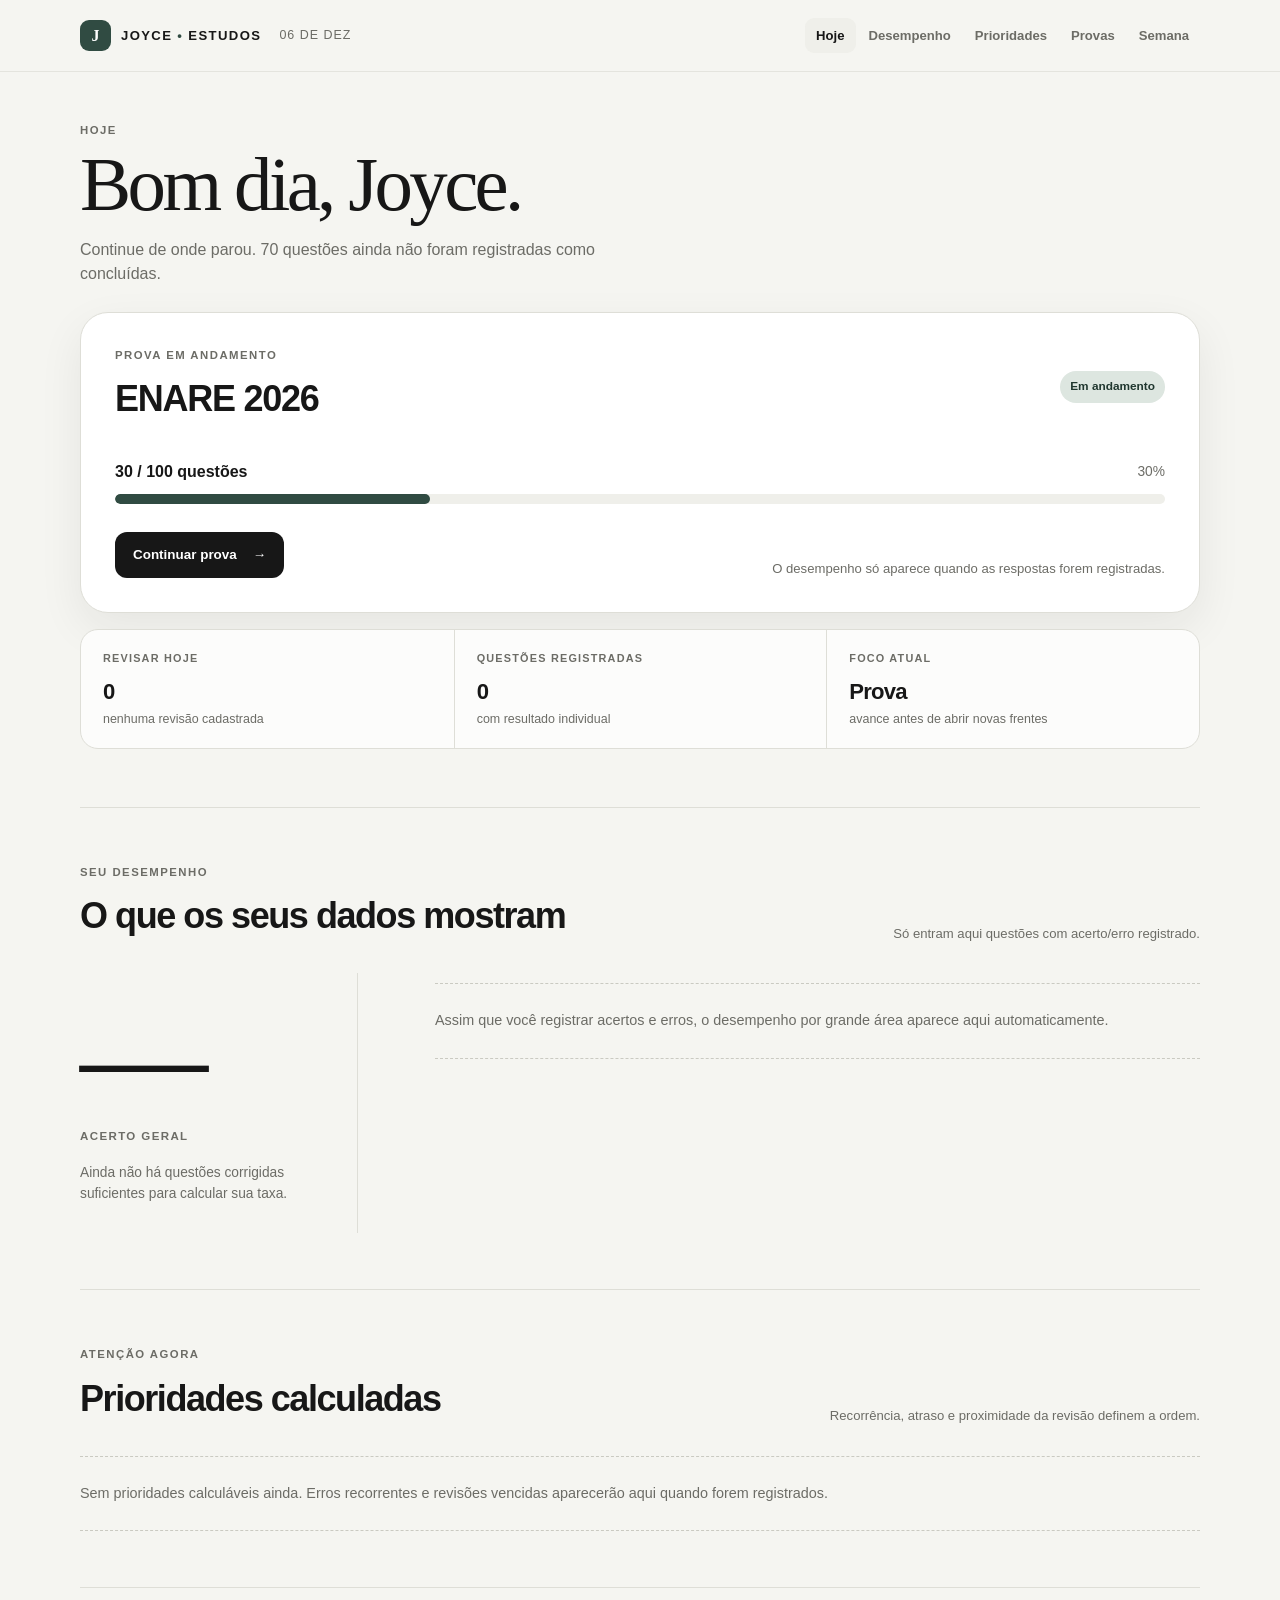
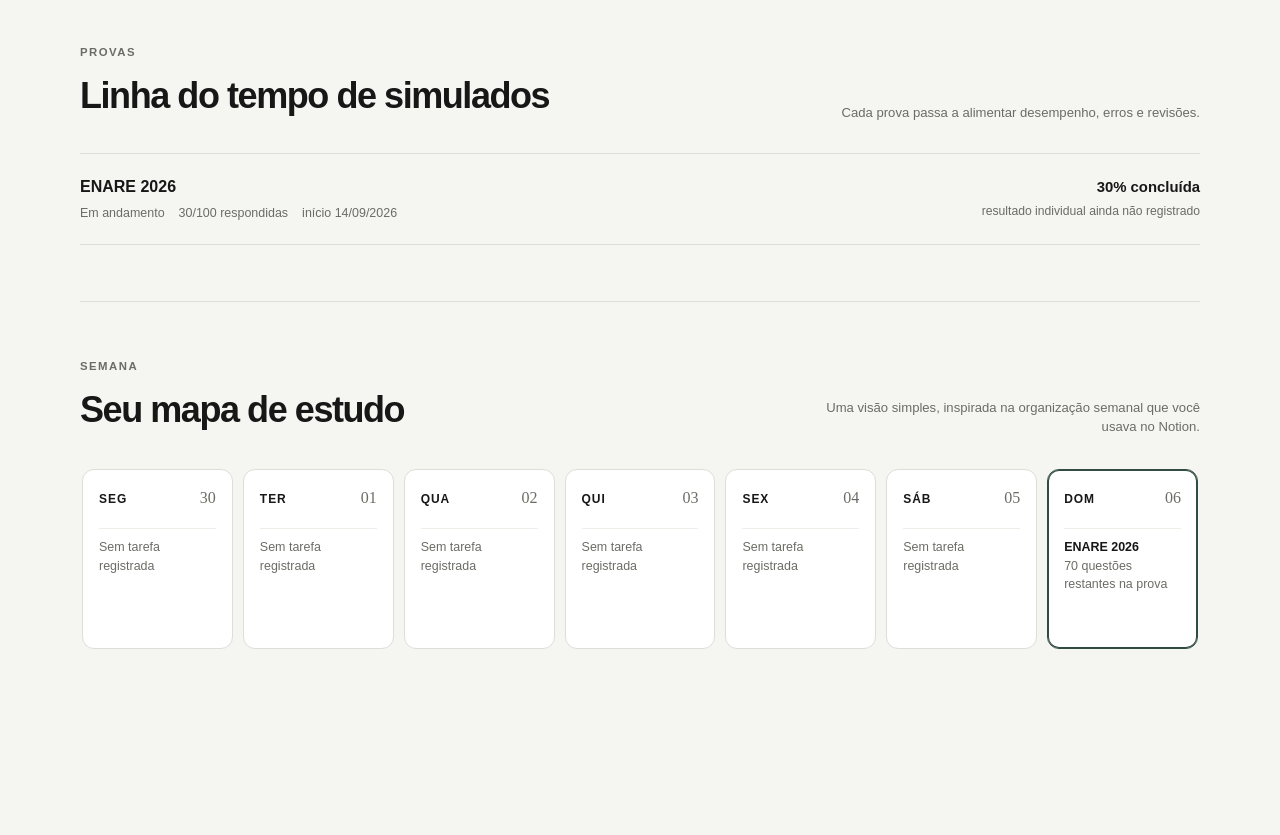
==== index.html @ 577f8b7b "feat: build Joyce Estudos dashboard" ====
<!doctype html>
<html lang="pt-BR">
<head>
  <meta charset="utf-8">
  <meta name="viewport" content="width=device-width, initial-scale=1, viewport-fit=cover">
  <meta name="theme-color" content="#f6f6f2">
  <meta name="description" content="Joyce • Estudos — painel pessoal de preparação para residência médica.">
  <title>Joyce • Estudos</title>
  <link rel="stylesheet" href="./css/styles.css">
  <script type="module" src="./js/app.js"></script>
</head>
<body>
  <a class="skip-link" href="#conteudo">Ir para o conteúdo</a>

  <header class="topbar">
    <div class="brand-wrap">
      <a class="brand" href="#hoje" aria-label="Joyce Estudos — início">
        <span class="brand-mark" aria-hidden="true">J</span>
        <span>JOYCE <span class="brand-dot">•</span> ESTUDOS</span>
      </a>
      <span class="today-date" id="today-date" aria-label="Data de hoje"></span>
    </div>
    <nav class="desktop-nav" aria-label="Navegação principal">
      <a class="nav-link is-active" href="#hoje">Hoje</a>
      <a class="nav-link" href="#desempenho">Desempenho</a>
      <a class="nav-link" href="#atencao">Prioridades</a>
      <a class="nav-link" href="#provas">Provas</a>
      <a class="nav-link" href="#semana">Semana</a>
    </nav>
  </header>

  <main id="conteudo" class="app-shell">
    <section id="hoje" class="hero section-anchor" aria-labelledby="greeting">
      <div class="hero-copy">
        <p class="eyebrow">HOJE</p>
        <h1 id="greeting">Boa noite, Joyce.</h1>
        <p class="hero-subtitle" id="hero-subtitle">Seu próximo passo de estudo aparece aqui.</p>
      </div>

      <article class="focus-panel" aria-labelledby="focus-title">
        <div class="focus-heading">
          <div>
            <p class="section-kicker">PROVA EM ANDAMENTO</p>
            <h2 id="focus-title">Carregando prova…</h2>
          </div>
          <span class="status-pill" id="focus-status">Em andamento</span>
        </div>

        <div class="focus-progress-copy">
          <strong id="focus-progress-count">— / — questões</strong>
          <span id="focus-progress-percent">—%</span>
        </div>
        <div class="progress-track" role="progressbar" aria-label="Progresso da prova" aria-valuemin="0" aria-valuemax="100" aria-valuenow="0">
          <span class="progress-fill" id="focus-progress-bar"></span>
        </div>

        <div class="focus-actions">
          <a class="primary-action" id="continue-exam" href="#provas">Continuar prova <span aria-hidden="true">→</span></a>
          <p class="microcopy" id="focus-note">O desempenho só aparece quando as respostas forem registradas.</p>
        </div>
      </article>

      <div class="today-strip" aria-label="Resumo do dia">
        <div class="today-stat">
          <span class="today-stat-label">REVISAR HOJE</span>
          <strong id="reviews-today">0</strong>
          <span id="reviews-today-detail">nenhuma revisão cadastrada</span>
        </div>
        <div class="today-stat">
          <span class="today-stat-label">QUESTÕES REGISTRADAS</span>
          <strong id="questions-registered">0</strong>
          <span>com resultado individual</span>
        </div>
        <div class="today-stat">
          <span class="today-stat-label">FOCO ATUAL</span>
          <strong id="current-focus">Prova</strong>
          <span id="current-focus-detail">avance antes de abrir novas frentes</span>
        </div>
      </div>
    </section>

    <section id="desempenho" class="content-section section-anchor" aria-labelledby="performance-title">
      <div class="section-heading">
        <div>
          <p class="eyebrow">SEU DESEMPENHO</p>
          <h2 id="performance-title">O que os seus dados mostram</h2>
        </div>
        <p class="section-note">Só entram aqui questões com acerto/erro registrado.</p>
      </div>

      <div class="performance-layout">
        <div class="accuracy-block">
          <span class="accuracy-value" id="overall-accuracy">—</span>
          <span class="accuracy-label">ACERTO GERAL</span>
          <p id="accuracy-caption">Ainda não há questões corrigidas suficientes para calcular sua taxa.</p>
        </div>
        <div class="area-list" id="area-performance" aria-live="polite"></div>
      </div>
    </section>

    <section id="atencao" class="content-section section-anchor" aria-labelledby="attention-title">
      <div class="section-heading">
        <div>
          <p class="eyebrow">ATENÇÃO AGORA</p>
          <h2 id="attention-title">Prioridades calculadas</h2>
        </div>
        <p class="section-note">Recorrência, atraso e proximidade da revisão definem a ordem.</p>
      </div>
      <ol class="priority-list" id="priority-list" aria-live="polite"></ol>
    </section>

    <section id="provas" class="content-section section-anchor" aria-labelledby="exams-title">
      <div class="section-heading">
        <div>
          <p class="eyebrow">PROVAS</p>
          <h2 id="exams-title">Linha do tempo de simulados</h2>
        </div>
        <p class="section-note">Cada prova passa a alimentar desempenho, erros e revisões.</p>
      </div>
      <div class="exam-list" id="exam-list" aria-live="polite"></div>
    </section>

    <section id="semana" class="content-section section-anchor week-section" aria-labelledby="week-title">
      <div class="section-heading">
        <div>
          <p class="eyebrow">SEMANA</p>
          <h2 id="week-title">Seu mapa de estudo</h2>
        </div>
        <p class="section-note">Uma visão simples, inspirada na organização semanal que você usava no Notion.</p>
      </div>
      <div class="week-strip" id="week-strip" aria-live="polite"></div>
    </section>
  </main>

  <nav class="mobile-nav" aria-label="Navegação principal móvel">
    <a class="mobile-nav-link is-active" href="#hoje"><span aria-hidden="true">⌂</span><span>Hoje</span></a>
    <a class="mobile-nav-link" href="#desempenho"><span aria-hidden="true">↗</span><span>Desempenho</span></a>
    <a class="mobile-nav-link" href="#atencao"><span aria-hidden="true">!</span><span>Prioridades</span></a>
    <a class="mobile-nav-link" href="#provas"><span aria-hidden="true">≡</span><span>Provas</span></a>
    <a class="mobile-nav-link" href="#semana"><span aria-hidden="true">□</span><span>Semana</span></a>
  </nav>

  <div class="toast" id="toast" role="status" aria-live="polite"></div>
</body>
</html>
---- css/styles.css ----
:root {
  color-scheme: light;
  --bg: #f5f5f1;
  --surface: #ffffff;
  --surface-soft: #efefea;
  --ink: #171717;
  --muted: #6c6c66;
  --line: #deded7;
  --line-strong: #cacac2;
  --accent: #304b42;
  --accent-strong: #20372f;
  --accent-soft: #dde6e0;
  --warning: #805d2c;
  --warning-soft: #f3eadb;
  --danger: #8c4740;
  --danger-soft: #f4e4e1;
  --radius-sm: 12px;
  --radius-md: 18px;
  --radius-lg: 28px;
  --shadow: 0 16px 45px rgba(28, 34, 31, 0.07);
  --max-width: 1120px;
}

* { box-sizing: border-box; }
html { scroll-behavior: smooth; scroll-padding-top: 104px; }
body {
  margin: 0;
  min-height: 100vh;
  background: var(--bg);
  color: var(--ink);
  font-family: Inter, ui-sans-serif, -apple-system, BlinkMacSystemFont, "SF Pro Display", "Segoe UI", sans-serif;
  font-size: 16px;
  line-height: 1.5;
  -webkit-font-smoothing: antialiased;
}
a { color: inherit; }
button, a { -webkit-tap-highlight-color: transparent; }
.skip-link { position: fixed; top: 8px; left: 8px; z-index: 100; padding: 10px 14px; border-radius: 10px; background: var(--ink); color: white; transform: translateY(-150%); }
.skip-link:focus { transform: translateY(0); }
.topbar { position: sticky; top: 0; z-index: 40; display: flex; align-items: center; justify-content: space-between; gap: 24px; min-height: 72px; padding: 12px max(20px, calc((100vw - var(--max-width)) / 2)); background: color-mix(in srgb, var(--bg) 88%, transparent); border-bottom: 1px solid color-mix(in srgb, var(--line) 75%, transparent); backdrop-filter: blur(18px); }
.brand-wrap { display: flex; align-items: center; gap: 18px; min-width: 0; }
.brand { display: inline-flex; align-items: center; gap: 10px; text-decoration: none; font-size: 0.82rem; font-weight: 800; letter-spacing: 0.105em; white-space: nowrap; }
.brand-mark { display: grid; width: 31px; height: 31px; place-items: center; border-radius: 9px; background: var(--accent); color: white; font-family: Georgia, serif; font-size: 1rem; letter-spacing: 0; }
.brand-dot { color: var(--accent); }
.today-date { color: var(--muted); font-size: 0.78rem; text-transform: uppercase; letter-spacing: 0.08em; }
.desktop-nav { display: flex; align-items: center; gap: 2px; }
.nav-link { padding: 8px 11px; border-radius: 9px; color: var(--muted); font-size: 0.82rem; font-weight: 650; text-decoration: none; transition: background 150ms ease, color 150ms ease; }
.nav-link:hover, .nav-link:focus-visible, .nav-link.is-active { background: var(--surface-soft); color: var(--ink); }
.app-shell { width: min(100% - 40px, var(--max-width)); margin: 0 auto; padding: 50px 0 120px; }
.section-anchor { scroll-margin-top: 100px; }
.hero { padding-bottom: 58px; }
.hero-copy { margin-bottom: 26px; }
.eyebrow, .section-kicker { margin: 0 0 8px; color: var(--muted); font-size: 0.71rem; font-weight: 800; letter-spacing: 0.13em; }
.hero h1 { margin: 0; max-width: 760px; font-family: Georgia, "Times New Roman", serif; font-size: clamp(2.3rem, 6vw, 4.9rem); font-weight: 500; letter-spacing: -0.047em; line-height: 0.98; }
.hero-subtitle { margin: 16px 0 0; max-width: 600px; color: var(--muted); font-size: 1rem; }
.focus-panel { padding: clamp(22px, 4vw, 34px); border: 1px solid var(--line); border-radius: var(--radius-lg); background: var(--surface); box-shadow: var(--shadow); }
.focus-heading, .focus-progress-copy, .focus-actions, .section-heading, .exam-row, .week-day-head { display: flex; align-items: center; justify-content: space-between; gap: 18px; }
.focus-heading h2 { margin: 0; font-size: clamp(1.55rem, 3vw, 2.25rem); letter-spacing: -0.035em; }
.status-pill { flex: 0 0 auto; padding: 7px 10px; border-radius: 999px; background: var(--accent-soft); color: var(--accent-strong); font-size: 0.74rem; font-weight: 760; }
.focus-progress-copy { margin-top: 34px; font-size: 0.86rem; color: var(--muted); }
.focus-progress-copy strong { color: var(--ink); font-size: 1rem; }
.progress-track { overflow: hidden; height: 10px; margin-top: 10px; border-radius: 999px; background: var(--surface-soft); }
.progress-fill { display: block; width: 0; height: 100%; border-radius: inherit; background: var(--accent); transition: width 500ms ease; }
.focus-actions { align-items: flex-end; margin-top: 28px; }
.primary-action { display: inline-flex; align-items: center; justify-content: center; gap: 16px; min-height: 46px; padding: 0 18px; border-radius: 12px; background: var(--ink); color: white; font-size: 0.84rem; font-weight: 760; text-decoration: none; transition: transform 150ms ease, background 150ms ease; }
.primary-action:hover { transform: translateY(-1px); background: #000; }
.microcopy { margin: 0; max-width: 440px; color: var(--muted); font-size: 0.82rem; text-align: right; }
.today-strip { display: grid; grid-template-columns: repeat(3, 1fr); margin-top: 16px; border: 1px solid var(--line); border-radius: var(--radius-md); background: color-mix(in srgb, var(--surface) 74%, var(--bg)); }
.today-stat { min-width: 0; padding: 20px 22px; }
.today-stat + .today-stat { border-left: 1px solid var(--line); }
.today-stat-label { display: block; margin-bottom: 8px; color: var(--muted); font-size: 0.68rem; font-weight: 800; letter-spacing: 0.11em; }
.today-stat strong { display: block; font-size: 1.38rem; letter-spacing: -0.035em; }
.today-stat span:last-child { display: block; margin-top: 2px; color: var(--muted); font-size: 0.78rem; }
.content-section { padding: 56px 0; border-top: 1px solid var(--line); }
.section-heading { align-items: flex-end; margin-bottom: 30px; }
.section-heading h2 { margin: 0; font-size: clamp(1.55rem, 3vw, 2.25rem); letter-spacing: -0.04em; }
.section-note { margin: 0; max-width: 390px; color: var(--muted); font-size: 0.82rem; text-align: right; }
.performance-layout { display: grid; grid-template-columns: minmax(220px, 0.8fr) minmax(0, 2.2fr); gap: clamp(28px, 6vw, 78px); align-items: start; }
.accuracy-block { min-height: 260px; display: flex; flex-direction: column; justify-content: center; border-right: 1px solid var(--line); padding-right: 40px; }
.accuracy-value { font-family: Georgia, "Times New Roman", serif; font-size: clamp(4.8rem, 10vw, 8rem); line-height: 0.84; letter-spacing: -0.07em; }
.accuracy-label { margin-top: 18px; color: var(--muted); font-size: 0.72rem; font-weight: 800; letter-spacing: 0.12em; }
.accuracy-block p { margin: 18px 0 0; color: var(--muted); font-size: 0.86rem; }
.area-list { display: grid; gap: 18px; padding-top: 10px; }
.area-row { display: grid; grid-template-columns: 150px 1fr 48px; gap: 16px; align-items: center; }
.area-name { font-size: 0.86rem; font-weight: 680; }
.area-track { overflow: hidden; height: 8px; border-radius: 999px; background: var(--surface-soft); }
.area-fill { display: block; height: 100%; border-radius: inherit; background: var(--accent); }
.area-value { color: var(--muted); font-size: 0.8rem; text-align: right; }
.empty-state { padding: 26px 0; color: var(--muted); font-size: 0.9rem; border-top: 1px dashed var(--line-strong); border-bottom: 1px dashed var(--line-strong); }
.priority-list { margin: 0; padding: 0; list-style: none; counter-reset: priority; }
.priority-item { counter-increment: priority; display: grid; grid-template-columns: 46px 1fr auto; gap: 18px; align-items: center; padding: 22px 0; border-top: 1px solid var(--line); }
.priority-item:last-child { border-bottom: 1px solid var(--line); }
.priority-item::before { content: counter(priority, decimal-leading-zero); color: var(--muted); font-family: Georgia, serif; font-size: 1.15rem; }
.priority-title { display: block; font-size: 1rem; font-weight: 720; }
.priority-detail { display: block; margin-top: 3px; color: var(--muted); font-size: 0.82rem; }
.priority-kind { padding: 6px 9px; border-radius: 999px; font-size: 0.69rem; font-weight: 800; text-transform: uppercase; letter-spacing: 0.07em; }
.priority-kind.error { background: var(--danger-soft); color: var(--danger); }
.priority-kind.review { background: var(--warning-soft); color: var(--warning); }
.exam-list { border-top: 1px solid var(--line); }
.exam-row { padding: 21px 0; border-bottom: 1px solid var(--line); }
.exam-main { min-width: 0; }
.exam-title { display: block; font-size: 1rem; font-weight: 720; }
.exam-meta { display: flex; flex-wrap: wrap; gap: 8px 14px; margin-top: 5px; color: var(--muted); font-size: 0.78rem; }
.exam-progress { min-width: 170px; text-align: right; }
.exam-progress strong { display: block; font-size: 0.93rem; }
.exam-progress span { color: var(--muted); font-size: 0.76rem; }
.week-strip { display: grid; grid-template-columns: repeat(7, minmax(135px, 1fr)); gap: 10px; overflow-x: auto; padding: 2px 2px 10px; scroll-snap-type: x proximity; }
.week-day { min-height: 180px; padding: 16px; border: 1px solid var(--line); border-radius: var(--radius-sm); background: var(--surface); scroll-snap-align: start; }
.week-day.is-today { border-color: var(--accent); box-shadow: inset 0 0 0 1px var(--accent); }
.week-day-head { align-items: baseline; }
.week-day-name { font-size: 0.75rem; font-weight: 800; text-transform: uppercase; letter-spacing: 0.08em; }
.week-day-date { color: var(--muted); font-family: Georgia, serif; font-size: 1rem; }
.week-tasks { margin: 18px 0 0; padding: 0; list-style: none; }
.week-task { padding: 9px 0; border-top: 1px solid var(--surface-soft); color: var(--muted); font-size: 0.78rem; }
.week-task strong { color: var(--ink); font-weight: 680; }
.mobile-nav { display: none; }
.toast { position: fixed; left: 50%; bottom: 24px; z-index: 80; max-width: calc(100vw - 40px); padding: 10px 14px; border-radius: 10px; background: var(--ink); color: white; font-size: 0.8rem; opacity: 0; pointer-events: none; transform: translate(-50%, 12px); transition: opacity 180ms ease, transform 180ms ease; }
.toast.is-visible { opacity: 1; transform: translate(-50%, 0); }
:focus-visible { outline: 3px solid color-mix(in srgb, var(--accent) 55%, white); outline-offset: 3px; }
@media (max-width: 820px) {
  html { scroll-padding-top: 78px; }
  .topbar { min-height: 62px; padding: 10px 20px; }
  .today-date, .desktop-nav { display: none; }
  .app-shell { width: min(100% - 32px, var(--max-width)); padding-top: 34px; padding-bottom: 118px; }
  .hero { padding-bottom: 44px; }
  .hero h1 { font-size: clamp(2.55rem, 13vw, 4rem); }
  .focus-heading { align-items: flex-start; }
  .focus-actions { align-items: stretch; flex-direction: column; }
  .primary-action { width: 100%; }
  .microcopy { text-align: left; }
  .today-strip { grid-template-columns: 1fr; }
  .today-stat + .today-stat { border-left: 0; border-top: 1px solid var(--line); }
  .section-heading { align-items: flex-start; flex-direction: column; }
  .section-note { text-align: left; }
  .performance-layout { grid-template-columns: 1fr; gap: 30px; }
  .accuracy-block { min-height: auto; padding: 8px 0 30px; border-right: 0; border-bottom: 1px solid var(--line); }
  .area-row { grid-template-columns: 112px 1fr 42px; gap: 10px; }
  .priority-item { grid-template-columns: 34px 1fr; }
  .priority-kind { grid-column: 2; width: max-content; }
  .exam-row { align-items: flex-start; flex-direction: column; }
  .exam-progress { min-width: 0; text-align: left; }
  .mobile-nav { position: fixed; right: 10px; bottom: max(10px, env(safe-area-inset-bottom)); left: 10px; z-index: 60; display: grid; grid-template-columns: repeat(5, 1fr); min-height: 62px; padding: 5px; border: 1px solid color-mix(in srgb, var(--line) 75%, transparent); border-radius: 18px; background: color-mix(in srgb, var(--surface) 90%, transparent); box-shadow: 0 12px 34px rgba(28, 34, 31, 0.16); backdrop-filter: blur(20px); }
  .mobile-nav-link { display: flex; min-width: 0; align-items: center; justify-content: center; flex-direction: column; gap: 2px; border-radius: 13px; color: var(--muted); font-size: 0.62rem; font-weight: 680; text-decoration: none; }
  .mobile-nav-link > span:first-child { font-size: 1rem; line-height: 1; }
  .mobile-nav-link.is-active { background: var(--surface-soft); color: var(--ink); }
  .toast { bottom: 88px; }
}
@media (max-width: 430px) {
  .app-shell { width: min(100% - 24px, var(--max-width)); }
  .focus-panel { padding: 20px; border-radius: 22px; }
  .status-pill { font-size: 0.65rem; }
  .area-row { grid-template-columns: 100px 1fr 38px; }
  .week-strip { grid-template-columns: repeat(7, minmax(150px, 78vw)); }
}
@media (prefers-reduced-motion: reduce) {
  *, *::before, *::after { scroll-behavior: auto !important; transition-duration: 0.01ms !important; animation-duration: 0.01ms !important; }
}
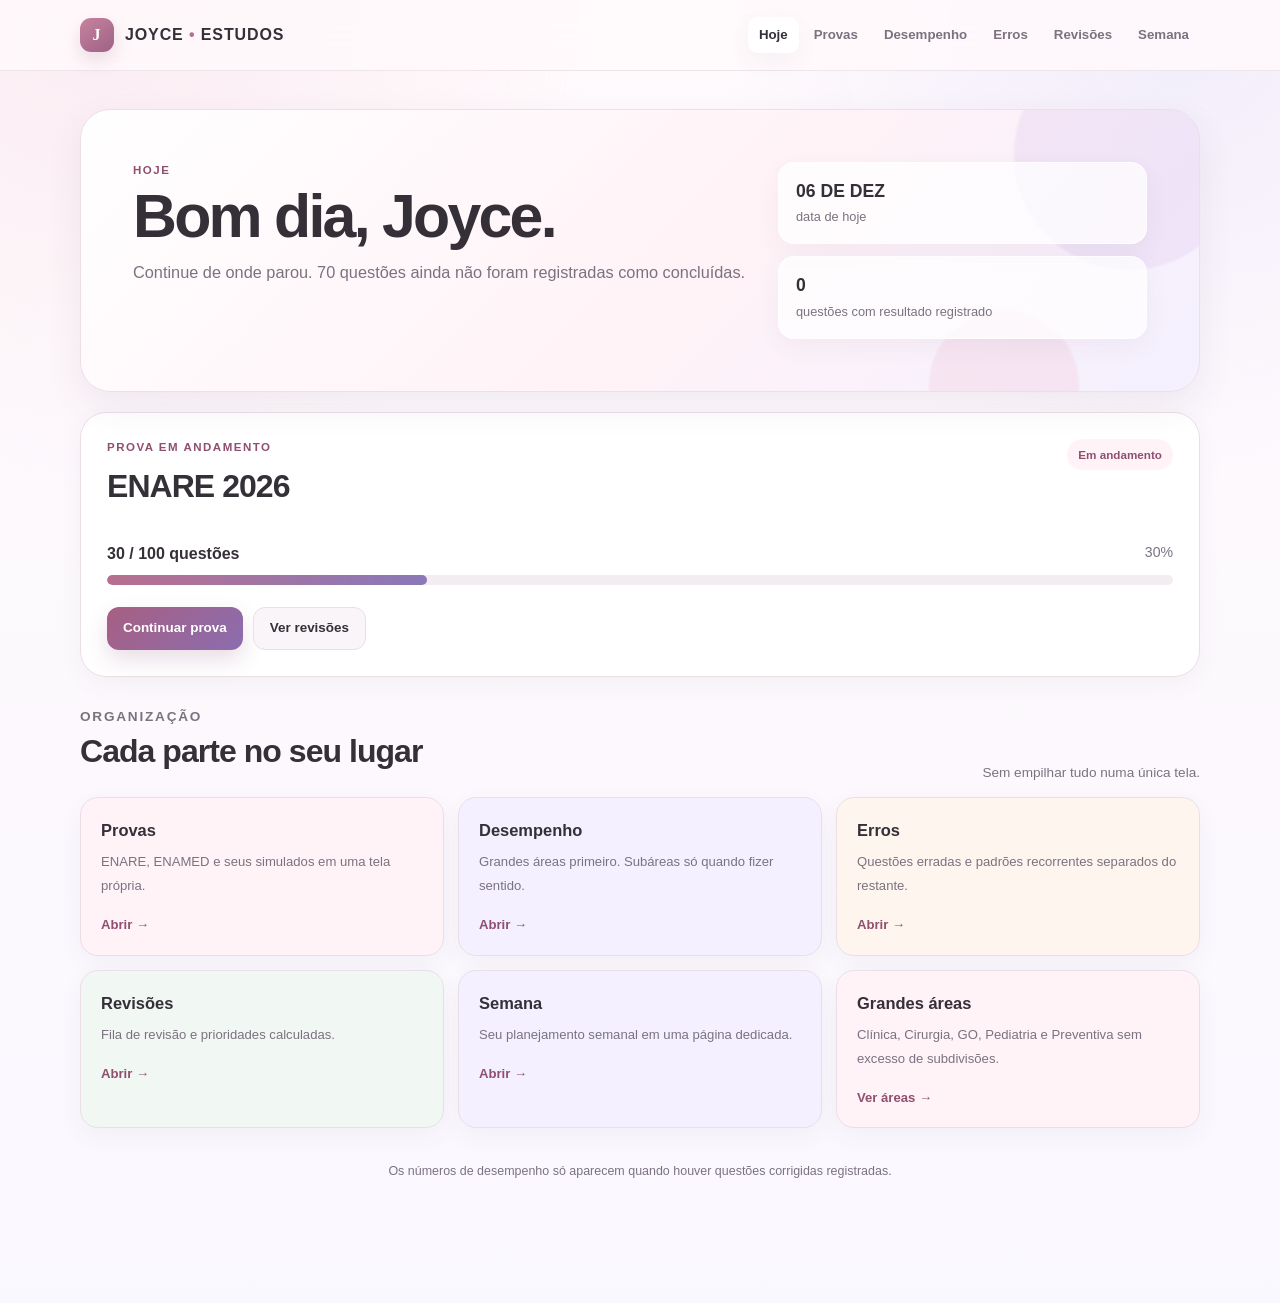
==== commit dcb64bad: "feat: restore separated study experience" ====
--- a/index.html
+++ b/index.html
@@ -1,145 +1,10 @@
-<!doctype html>
-<html lang="pt-BR">
-<head>
-  <meta charset="utf-8">
-  <meta name="viewport" content="width=device-width, initial-scale=1, viewport-fit=cover">
-  <meta name="theme-color" content="#f6f6f2">
-  <meta name="description" content="Joyce • Estudos — painel pessoal de preparação para residência médica.">
-  <title>Joyce • Estudos</title>
-  <link rel="stylesheet" href="./css/styles.css">
-  <script type="module" src="./js/app.js"></script>
-</head>
-<body>
-  <a class="skip-link" href="#conteudo">Ir para o conteúdo</a>
-
-  <header class="topbar">
-    <div class="brand-wrap">
-      <a class="brand" href="#hoje" aria-label="Joyce Estudos — início">
-        <span class="brand-mark" aria-hidden="true">J</span>
-        <span>JOYCE <span class="brand-dot">•</span> ESTUDOS</span>
-      </a>
-      <span class="today-date" id="today-date" aria-label="Data de hoje"></span>
-    </div>
-    <nav class="desktop-nav" aria-label="Navegação principal">
-      <a class="nav-link is-active" href="#hoje">Hoje</a>
-      <a class="nav-link" href="#desempenho">Desempenho</a>
-      <a class="nav-link" href="#atencao">Prioridades</a>
-      <a class="nav-link" href="#provas">Provas</a>
-      <a class="nav-link" href="#semana">Semana</a>
-    </nav>
-  </header>
-
-  <main id="conteudo" class="app-shell">
-    <section id="hoje" class="hero section-anchor" aria-labelledby="greeting">
-      <div class="hero-copy">
-        <p class="eyebrow">HOJE</p>
-        <h1 id="greeting">Boa noite, Joyce.</h1>
-        <p class="hero-subtitle" id="hero-subtitle">Seu próximo passo de estudo aparece aqui.</p>
-      </div>
-
-      <article class="focus-panel" aria-labelledby="focus-title">
-        <div class="focus-heading">
-          <div>
-            <p class="section-kicker">PROVA EM ANDAMENTO</p>
-            <h2 id="focus-title">Carregando prova…</h2>
-          </div>
-          <span class="status-pill" id="focus-status">Em andamento</span>
-        </div>
-
-        <div class="focus-progress-copy">
-          <strong id="focus-progress-count">— / — questões</strong>
-          <span id="focus-progress-percent">—%</span>
-        </div>
-        <div class="progress-track" role="progressbar" aria-label="Progresso da prova" aria-valuemin="0" aria-valuemax="100" aria-valuenow="0">
-          <span class="progress-fill" id="focus-progress-bar"></span>
-        </div>
-
-        <div class="focus-actions">
-          <a class="primary-action" id="continue-exam" href="#provas">Continuar prova <span aria-hidden="true">→</span></a>
-          <p class="microcopy" id="focus-note">O desempenho só aparece quando as respostas forem registradas.</p>
-        </div>
-      </article>
-
-      <div class="today-strip" aria-label="Resumo do dia">
-        <div class="today-stat">
-          <span class="today-stat-label">REVISAR HOJE</span>
-          <strong id="reviews-today">0</strong>
-          <span id="reviews-today-detail">nenhuma revisão cadastrada</span>
-        </div>
-        <div class="today-stat">
-          <span class="today-stat-label">QUESTÕES REGISTRADAS</span>
-          <strong id="questions-registered">0</strong>
-          <span>com resultado individual</span>
-        </div>
-        <div class="today-stat">
-          <span class="today-stat-label">FOCO ATUAL</span>
-          <strong id="current-focus">Prova</strong>
-          <span id="current-focus-detail">avance antes de abrir novas frentes</span>
-        </div>
-      </div>
-    </section>
-
-    <section id="desempenho" class="content-section section-anchor" aria-labelledby="performance-title">
-      <div class="section-heading">
-        <div>
-          <p class="eyebrow">SEU DESEMPENHO</p>
-          <h2 id="performance-title">O que os seus dados mostram</h2>
-        </div>
-        <p class="section-note">Só entram aqui questões com acerto/erro registrado.</p>
-      </div>
-
-      <div class="performance-layout">
-        <div class="accuracy-block">
-          <span class="accuracy-value" id="overall-accuracy">—</span>
-          <span class="accuracy-label">ACERTO GERAL</span>
-          <p id="accuracy-caption">Ainda não há questões corrigidas suficientes para calcular sua taxa.</p>
-        </div>
-        <div class="area-list" id="area-performance" aria-live="polite"></div>
-      </div>
-    </section>
-
-    <section id="atencao" class="content-section section-anchor" aria-labelledby="attention-title">
-      <div class="section-heading">
-        <div>
-          <p class="eyebrow">ATENÇÃO AGORA</p>
-          <h2 id="attention-title">Prioridades calculadas</h2>
-        </div>
-        <p class="section-note">Recorrência, atraso e proximidade da revisão definem a ordem.</p>
-      </div>
-      <ol class="priority-list" id="priority-list" aria-live="polite"></ol>
-    </section>
-
-    <section id="provas" class="content-section section-anchor" aria-labelledby="exams-title">
-      <div class="section-heading">
-        <div>
-          <p class="eyebrow">PROVAS</p>
-          <h2 id="exams-title">Linha do tempo de simulados</h2>
-        </div>
-        <p class="section-note">Cada prova passa a alimentar desempenho, erros e revisões.</p>
-      </div>
-      <div class="exam-list" id="exam-list" aria-live="polite"></div>
-    </section>
-
-    <section id="semana" class="content-section section-anchor week-section" aria-labelledby="week-title">
-      <div class="section-heading">
-        <div>
-          <p class="eyebrow">SEMANA</p>
-          <h2 id="week-title">Seu mapa de estudo</h2>
-        </div>
-        <p class="section-note">Uma visão simples, inspirada na organização semanal que você usava no Notion.</p>
-      </div>
-      <div class="week-strip" id="week-strip" aria-live="polite"></div>
-    </section>
-  </main>
-
-  <nav class="mobile-nav" aria-label="Navegação principal móvel">
-    <a class="mobile-nav-link is-active" href="#hoje"><span aria-hidden="true">⌂</span><span>Hoje</span></a>
-    <a class="mobile-nav-link" href="#desempenho"><span aria-hidden="true">↗</span><span>Desempenho</span></a>
-    <a class="mobile-nav-link" href="#atencao"><span aria-hidden="true">!</span><span>Prioridades</span></a>
-    <a class="mobile-nav-link" href="#provas"><span aria-hidden="true">≡</span><span>Provas</span></a>
-    <a class="mobile-nav-link" href="#semana"><span aria-hidden="true">□</span><span>Semana</span></a>
-  </nav>
-
-  <div class="toast" id="toast" role="status" aria-live="polite"></div>
-</body>
-</html>
+<!doctype html><html lang="pt-BR"><head><meta charset="utf-8"><meta name="viewport" content="width=device-width,initial-scale=1,viewport-fit=cover"><meta name="theme-color" content="#fffafc"><title>Joyce • Estudos</title><link rel="stylesheet" href="./css/styles.css"><script type="module" src="./js/app.js"></script></head><body data-page="home">
+<header class="site-header"><div class="header-inner"><a class="brand" href="./index.html"><span class="brand-mark">J</span><span>JOYCE <span class="brand-dot">•</span> ESTUDOS</span></a><nav class="desktop-nav"><a class="nav-link is-active" href="./index.html">Hoje</a><a class="nav-link" href="./provas.html">Provas</a><a class="nav-link" href="./desempenho.html">Desempenho</a><a class="nav-link" href="./erros.html">Erros</a><a class="nav-link" href="./revisoes.html">Revisões</a><a class="nav-link" href="./semana.html">Semana</a></nav></div></header>
+<main class="page-shell">
+<section class="home-hero"><div class="hero-copy"><p class="eyebrow">HOJE</p><h1 class="hero-title" id="greeting">Boa noite, Joyce.</h1><p class="hero-text" id="hero-subtitle">Seu estudo fica mais simples quando cada coisa tem seu lugar.</p></div><div class="hero-side"><div class="hero-chip"><strong id="today-date">—</strong><span>data de hoje</span></div><div class="hero-chip"><strong id="questions-registered">0</strong><span>questões com resultado registrado</span></div></div></section>
+<section class="current-card" aria-labelledby="focus-title"><div class="card-head"><div><p class="eyebrow">PROVA EM ANDAMENTO</p><h2 id="focus-title">Carregando…</h2></div><span class="status" id="focus-status">Em andamento</span></div><div class="progress-copy"><strong id="focus-progress-count">— / — questões</strong><span id="focus-progress-percent">—%</span></div><div class="progress-track" role="progressbar" aria-valuemin="0" aria-valuemax="100" aria-valuenow="0"><span class="progress-fill" id="focus-progress-bar"></span></div><div class="card-actions"><a class="button button-primary" href="./provas.html" id="continue-exam">Continuar prova</a><a class="button button-soft" href="./revisoes.html">Ver revisões</a></div></section>
+<section class="section-block"><div class="section-title-row"><div><p class="eyebrow">ORGANIZAÇÃO</p><h2>Cada parte no seu lugar</h2></div><p>Sem empilhar tudo numa única tela.</p></div><div class="quick-grid"><a class="quick-card rose" href="./provas.html"><strong>Provas</strong><span>ENARE, ENAMED e seus simulados em uma tela própria.</span><span class="arrow">Abrir →</span></a><a class="quick-card lilac" href="./desempenho.html"><strong>Desempenho</strong><span>Grandes áreas primeiro. Subáreas só quando fizer sentido.</span><span class="arrow">Abrir →</span></a><a class="quick-card peach" href="./erros.html"><strong>Erros</strong><span>Questões erradas e padrões recorrentes separados do restante.</span><span class="arrow">Abrir →</span></a><a class="quick-card sage" href="./revisoes.html"><strong>Revisões</strong><span>Fila de revisão e prioridades calculadas.</span><span class="arrow">Abrir →</span></a><a class="quick-card lilac" href="./semana.html"><strong>Semana</strong><span>Seu planejamento semanal em uma página dedicada.</span><span class="arrow">Abrir →</span></a><a class="quick-card rose" href="./desempenho.html"><strong>Grandes áreas</strong><span>Clínica, Cirurgia, GO, Pediatria e Preventiva sem excesso de subdivisões.</span><span class="arrow">Ver áreas →</span></a></div></section>
+<p class="footer-note">Os números de desempenho só aparecem quando houver questões corrigidas registradas.</p>
+</main>
+<nav class="mobile-nav"><a class="is-active" href="./index.html">Hoje</a><a href="./provas.html">Provas</a><a href="./desempenho.html">Desempenho</a><a href="./revisoes.html">Revisões</a><a href="./semana.html">Semana</a></nav>
+</body></html>
--- a/css/styles.css
+++ b/css/styles.css
@@ -1,157 +1 @@
-:root {
-  color-scheme: light;
-  --bg: #f5f5f1;
-  --surface: #ffffff;
-  --surface-soft: #efefea;
-  --ink: #171717;
-  --muted: #6c6c66;
-  --line: #deded7;
-  --line-strong: #cacac2;
-  --accent: #304b42;
-  --accent-strong: #20372f;
-  --accent-soft: #dde6e0;
-  --warning: #805d2c;
-  --warning-soft: #f3eadb;
-  --danger: #8c4740;
-  --danger-soft: #f4e4e1;
-  --radius-sm: 12px;
-  --radius-md: 18px;
-  --radius-lg: 28px;
-  --shadow: 0 16px 45px rgba(28, 34, 31, 0.07);
-  --max-width: 1120px;
-}
-
-* { box-sizing: border-box; }
-html { scroll-behavior: smooth; scroll-padding-top: 104px; }
-body {
-  margin: 0;
-  min-height: 100vh;
-  background: var(--bg);
-  color: var(--ink);
-  font-family: Inter, ui-sans-serif, -apple-system, BlinkMacSystemFont, "SF Pro Display", "Segoe UI", sans-serif;
-  font-size: 16px;
-  line-height: 1.5;
-  -webkit-font-smoothing: antialiased;
-}
-a { color: inherit; }
-button, a { -webkit-tap-highlight-color: transparent; }
-.skip-link { position: fixed; top: 8px; left: 8px; z-index: 100; padding: 10px 14px; border-radius: 10px; background: var(--ink); color: white; transform: translateY(-150%); }
-.skip-link:focus { transform: translateY(0); }
-.topbar { position: sticky; top: 0; z-index: 40; display: flex; align-items: center; justify-content: space-between; gap: 24px; min-height: 72px; padding: 12px max(20px, calc((100vw - var(--max-width)) / 2)); background: color-mix(in srgb, var(--bg) 88%, transparent); border-bottom: 1px solid color-mix(in srgb, var(--line) 75%, transparent); backdrop-filter: blur(18px); }
-.brand-wrap { display: flex; align-items: center; gap: 18px; min-width: 0; }
-.brand { display: inline-flex; align-items: center; gap: 10px; text-decoration: none; font-size: 0.82rem; font-weight: 800; letter-spacing: 0.105em; white-space: nowrap; }
-.brand-mark { display: grid; width: 31px; height: 31px; place-items: center; border-radius: 9px; background: var(--accent); color: white; font-family: Georgia, serif; font-size: 1rem; letter-spacing: 0; }
-.brand-dot { color: var(--accent); }
-.today-date { color: var(--muted); font-size: 0.78rem; text-transform: uppercase; letter-spacing: 0.08em; }
-.desktop-nav { display: flex; align-items: center; gap: 2px; }
-.nav-link { padding: 8px 11px; border-radius: 9px; color: var(--muted); font-size: 0.82rem; font-weight: 650; text-decoration: none; transition: background 150ms ease, color 150ms ease; }
-.nav-link:hover, .nav-link:focus-visible, .nav-link.is-active { background: var(--surface-soft); color: var(--ink); }
-.app-shell { width: min(100% - 40px, var(--max-width)); margin: 0 auto; padding: 50px 0 120px; }
-.section-anchor { scroll-margin-top: 100px; }
-.hero { padding-bottom: 58px; }
-.hero-copy { margin-bottom: 26px; }
-.eyebrow, .section-kicker { margin: 0 0 8px; color: var(--muted); font-size: 0.71rem; font-weight: 800; letter-spacing: 0.13em; }
-.hero h1 { margin: 0; max-width: 760px; font-family: Georgia, "Times New Roman", serif; font-size: clamp(2.3rem, 6vw, 4.9rem); font-weight: 500; letter-spacing: -0.047em; line-height: 0.98; }
-.hero-subtitle { margin: 16px 0 0; max-width: 600px; color: var(--muted); font-size: 1rem; }
-.focus-panel { padding: clamp(22px, 4vw, 34px); border: 1px solid var(--line); border-radius: var(--radius-lg); background: var(--surface); box-shadow: var(--shadow); }
-.focus-heading, .focus-progress-copy, .focus-actions, .section-heading, .exam-row, .week-day-head { display: flex; align-items: center; justify-content: space-between; gap: 18px; }
-.focus-heading h2 { margin: 0; font-size: clamp(1.55rem, 3vw, 2.25rem); letter-spacing: -0.035em; }
-.status-pill { flex: 0 0 auto; padding: 7px 10px; border-radius: 999px; background: var(--accent-soft); color: var(--accent-strong); font-size: 0.74rem; font-weight: 760; }
-.focus-progress-copy { margin-top: 34px; font-size: 0.86rem; color: var(--muted); }
-.focus-progress-copy strong { color: var(--ink); font-size: 1rem; }
-.progress-track { overflow: hidden; height: 10px; margin-top: 10px; border-radius: 999px; background: var(--surface-soft); }
-.progress-fill { display: block; width: 0; height: 100%; border-radius: inherit; background: var(--accent); transition: width 500ms ease; }
-.focus-actions { align-items: flex-end; margin-top: 28px; }
-.primary-action { display: inline-flex; align-items: center; justify-content: center; gap: 16px; min-height: 46px; padding: 0 18px; border-radius: 12px; background: var(--ink); color: white; font-size: 0.84rem; font-weight: 760; text-decoration: none; transition: transform 150ms ease, background 150ms ease; }
-.primary-action:hover { transform: translateY(-1px); background: #000; }
-.microcopy { margin: 0; max-width: 440px; color: var(--muted); font-size: 0.82rem; text-align: right; }
-.today-strip { display: grid; grid-template-columns: repeat(3, 1fr); margin-top: 16px; border: 1px solid var(--line); border-radius: var(--radius-md); background: color-mix(in srgb, var(--surface) 74%, var(--bg)); }
-.today-stat { min-width: 0; padding: 20px 22px; }
-.today-stat + .today-stat { border-left: 1px solid var(--line); }
-.today-stat-label { display: block; margin-bottom: 8px; color: var(--muted); font-size: 0.68rem; font-weight: 800; letter-spacing: 0.11em; }
-.today-stat strong { display: block; font-size: 1.38rem; letter-spacing: -0.035em; }
-.today-stat span:last-child { display: block; margin-top: 2px; color: var(--muted); font-size: 0.78rem; }
-.content-section { padding: 56px 0; border-top: 1px solid var(--line); }
-.section-heading { align-items: flex-end; margin-bottom: 30px; }
-.section-heading h2 { margin: 0; font-size: clamp(1.55rem, 3vw, 2.25rem); letter-spacing: -0.04em; }
-.section-note { margin: 0; max-width: 390px; color: var(--muted); font-size: 0.82rem; text-align: right; }
-.performance-layout { display: grid; grid-template-columns: minmax(220px, 0.8fr) minmax(0, 2.2fr); gap: clamp(28px, 6vw, 78px); align-items: start; }
-.accuracy-block { min-height: 260px; display: flex; flex-direction: column; justify-content: center; border-right: 1px solid var(--line); padding-right: 40px; }
-.accuracy-value { font-family: Georgia, "Times New Roman", serif; font-size: clamp(4.8rem, 10vw, 8rem); line-height: 0.84; letter-spacing: -0.07em; }
-.accuracy-label { margin-top: 18px; color: var(--muted); font-size: 0.72rem; font-weight: 800; letter-spacing: 0.12em; }
-.accuracy-block p { margin: 18px 0 0; color: var(--muted); font-size: 0.86rem; }
-.area-list { display: grid; gap: 18px; padding-top: 10px; }
-.area-row { display: grid; grid-template-columns: 150px 1fr 48px; gap: 16px; align-items: center; }
-.area-name { font-size: 0.86rem; font-weight: 680; }
-.area-track { overflow: hidden; height: 8px; border-radius: 999px; background: var(--surface-soft); }
-.area-fill { display: block; height: 100%; border-radius: inherit; background: var(--accent); }
-.area-value { color: var(--muted); font-size: 0.8rem; text-align: right; }
-.empty-state { padding: 26px 0; color: var(--muted); font-size: 0.9rem; border-top: 1px dashed var(--line-strong); border-bottom: 1px dashed var(--line-strong); }
-.priority-list { margin: 0; padding: 0; list-style: none; counter-reset: priority; }
-.priority-item { counter-increment: priority; display: grid; grid-template-columns: 46px 1fr auto; gap: 18px; align-items: center; padding: 22px 0; border-top: 1px solid var(--line); }
-.priority-item:last-child { border-bottom: 1px solid var(--line); }
-.priority-item::before { content: counter(priority, decimal-leading-zero); color: var(--muted); font-family: Georgia, serif; font-size: 1.15rem; }
-.priority-title { display: block; font-size: 1rem; font-weight: 720; }
-.priority-detail { display: block; margin-top: 3px; color: var(--muted); font-size: 0.82rem; }
-.priority-kind { padding: 6px 9px; border-radius: 999px; font-size: 0.69rem; font-weight: 800; text-transform: uppercase; letter-spacing: 0.07em; }
-.priority-kind.error { background: var(--danger-soft); color: var(--danger); }
-.priority-kind.review { background: var(--warning-soft); color: var(--warning); }
-.exam-list { border-top: 1px solid var(--line); }
-.exam-row { padding: 21px 0; border-bottom: 1px solid var(--line); }
-.exam-main { min-width: 0; }
-.exam-title { display: block; font-size: 1rem; font-weight: 720; }
-.exam-meta { display: flex; flex-wrap: wrap; gap: 8px 14px; margin-top: 5px; color: var(--muted); font-size: 0.78rem; }
-.exam-progress { min-width: 170px; text-align: right; }
-.exam-progress strong { display: block; font-size: 0.93rem; }
-.exam-progress span { color: var(--muted); font-size: 0.76rem; }
-.week-strip { display: grid; grid-template-columns: repeat(7, minmax(135px, 1fr)); gap: 10px; overflow-x: auto; padding: 2px 2px 10px; scroll-snap-type: x proximity; }
-.week-day { min-height: 180px; padding: 16px; border: 1px solid var(--line); border-radius: var(--radius-sm); background: var(--surface); scroll-snap-align: start; }
-.week-day.is-today { border-color: var(--accent); box-shadow: inset 0 0 0 1px var(--accent); }
-.week-day-head { align-items: baseline; }
-.week-day-name { font-size: 0.75rem; font-weight: 800; text-transform: uppercase; letter-spacing: 0.08em; }
-.week-day-date { color: var(--muted); font-family: Georgia, serif; font-size: 1rem; }
-.week-tasks { margin: 18px 0 0; padding: 0; list-style: none; }
-.week-task { padding: 9px 0; border-top: 1px solid var(--surface-soft); color: var(--muted); font-size: 0.78rem; }
-.week-task strong { color: var(--ink); font-weight: 680; }
-.mobile-nav { display: none; }
-.toast { position: fixed; left: 50%; bottom: 24px; z-index: 80; max-width: calc(100vw - 40px); padding: 10px 14px; border-radius: 10px; background: var(--ink); color: white; font-size: 0.8rem; opacity: 0; pointer-events: none; transform: translate(-50%, 12px); transition: opacity 180ms ease, transform 180ms ease; }
-.toast.is-visible { opacity: 1; transform: translate(-50%, 0); }
-:focus-visible { outline: 3px solid color-mix(in srgb, var(--accent) 55%, white); outline-offset: 3px; }
-@media (max-width: 820px) {
-  html { scroll-padding-top: 78px; }
-  .topbar { min-height: 62px; padding: 10px 20px; }
-  .today-date, .desktop-nav { display: none; }
-  .app-shell { width: min(100% - 32px, var(--max-width)); padding-top: 34px; padding-bottom: 118px; }
-  .hero { padding-bottom: 44px; }
-  .hero h1 { font-size: clamp(2.55rem, 13vw, 4rem); }
-  .focus-heading { align-items: flex-start; }
-  .focus-actions { align-items: stretch; flex-direction: column; }
-  .primary-action { width: 100%; }
-  .microcopy { text-align: left; }
-  .today-strip { grid-template-columns: 1fr; }
-  .today-stat + .today-stat { border-left: 0; border-top: 1px solid var(--line); }
-  .section-heading { align-items: flex-start; flex-direction: column; }
-  .section-note { text-align: left; }
-  .performance-layout { grid-template-columns: 1fr; gap: 30px; }
-  .accuracy-block { min-height: auto; padding: 8px 0 30px; border-right: 0; border-bottom: 1px solid var(--line); }
-  .area-row { grid-template-columns: 112px 1fr 42px; gap: 10px; }
-  .priority-item { grid-template-columns: 34px 1fr; }
-  .priority-kind { grid-column: 2; width: max-content; }
-  .exam-row { align-items: flex-start; flex-direction: column; }
-  .exam-progress { min-width: 0; text-align: left; }
-  .mobile-nav { position: fixed; right: 10px; bottom: max(10px, env(safe-area-inset-bottom)); left: 10px; z-index: 60; display: grid; grid-template-columns: repeat(5, 1fr); min-height: 62px; padding: 5px; border: 1px solid color-mix(in srgb, var(--line) 75%, transparent); border-radius: 18px; background: color-mix(in srgb, var(--surface) 90%, transparent); box-shadow: 0 12px 34px rgba(28, 34, 31, 0.16); backdrop-filter: blur(20px); }
-  .mobile-nav-link { display: flex; min-width: 0; align-items: center; justify-content: center; flex-direction: column; gap: 2px; border-radius: 13px; color: var(--muted); font-size: 0.62rem; font-weight: 680; text-decoration: none; }
-  .mobile-nav-link > span:first-child { font-size: 1rem; line-height: 1; }
-  .mobile-nav-link.is-active { background: var(--surface-soft); color: var(--ink); }
-  .toast { bottom: 88px; }
-}
-@media (max-width: 430px) {
-  .app-shell { width: min(100% - 24px, var(--max-width)); }
-  .focus-panel { padding: 20px; border-radius: 22px; }
-  .status-pill { font-size: 0.65rem; }
-  .area-row { grid-template-columns: 100px 1fr 38px; }
-  .week-strip { grid-template-columns: repeat(7, minmax(150px, 78vw)); }
-}
-@media (prefers-reduced-motion: reduce) {
-  *, *::before, *::after { scroll-behavior: auto !important; transition-duration: 0.01ms !important; animation-duration: 0.01ms !important; }
-}
+:root{color-scheme:light;--bg:#fffafc;--bg-2:#faf8ff;--surface:#fff;--surface-rose:#fff3f7;--surface-lilac:#f4f0ff;--surface-sage:#f1f7f3;--surface-peach:#fff5ef;--ink:#352f38;--muted:#7b7280;--line:#eadfe7;--line-soft:#f2eaf0;--rose:#b76f8f;--rose-strong:#8f4f70;--lilac:#8a79b8;--sage:#7f9e8d;--peach:#d69a7d;--shadow:0 14px 36px rgba(93,65,86,.08);--shadow-soft:0 8px 24px rgba(93,65,86,.055);--radius-lg:26px;--radius-md:18px;--radius-sm:13px;--max:1120px}*{box-sizing:border-box}html{background:var(--bg)}body{margin:0;min-height:100vh;color:var(--ink);background:radial-gradient(circle at 8% 0%,rgba(244,209,222,.34),transparent 28%),radial-gradient(circle at 92% 2%,rgba(221,215,247,.38),transparent 26%),linear-gradient(180deg,var(--bg),var(--bg-2));font-family:Inter,ui-sans-serif,-apple-system,BlinkMacSystemFont,"SF Pro Text","Segoe UI",sans-serif;line-height:1.5;-webkit-font-smoothing:antialiased}a{color:inherit}button,a{-webkit-tap-highlight-color:transparent}:focus-visible{outline:3px solid rgba(183,111,143,.32);outline-offset:3px}.site-header{position:sticky;top:0;z-index:30;border-bottom:1px solid rgba(234,223,231,.8);background:rgba(255,250,252,.84);backdrop-filter:blur(18px)}.header-inner{width:min(calc(100% - 34px),var(--max));min-height:70px;margin:0 auto;display:flex;align-items:center;justify-content:space-between;gap:24px}.brand{display:inline-flex;align-items:center;gap:11px;text-decoration:none;font-weight:780;letter-spacing:.055em}.brand-mark{width:34px;height:34px;display:grid;place-items:center;border-radius:11px;background:linear-gradient(145deg,#c783a0,#9d6284);color:#fff;font-family:Georgia,serif;font-weight:700;box-shadow:0 8px 18px rgba(157,98,132,.2)}.brand-dot{color:var(--rose)}.desktop-nav{display:flex;align-items:center;gap:4px}.nav-link{padding:8px 11px;border-radius:10px;text-decoration:none;color:var(--muted);font-size:.83rem;font-weight:680}.nav-link:hover,.nav-link.is-active{background:#fff;color:var(--ink);box-shadow:var(--shadow-soft)}.page-shell{width:min(calc(100% - 34px),var(--max));margin:0 auto;padding:38px 0 110px}.page-head{display:flex;align-items:flex-end;justify-content:space-between;gap:28px;margin:10px 0 28px}.eyebrow{margin:0 0 6px;color:var(--rose-strong);font-size:.72rem;font-weight:820;letter-spacing:.13em;text-transform:uppercase}h1,h2,h3,p{margin-top:0}h1{margin-bottom:10px;font-size:clamp(2rem,5vw,3.8rem);letter-spacing:-.045em;line-height:1.03}h2{margin-bottom:8px;font-size:clamp(1.35rem,3vw,2rem);letter-spacing:-.03em}.subtle{color:var(--muted)}.home-hero{position:relative;overflow:hidden;display:grid;grid-template-columns:1.25fr .75fr;gap:30px;padding:clamp(26px,5vw,52px);border:1px solid #ecdfe7;border-radius:30px;background:linear-gradient(135deg,rgba(255,255,255,.98),rgba(255,242,247,.96) 56%,rgba(244,240,255,.96));box-shadow:var(--shadow)}.home-hero:before,.home-hero:after{content:"";position:absolute;border-radius:999px;filter:blur(1px);pointer-events:none}.home-hero:before{width:230px;height:230px;right:-45px;top:-70px;background:rgba(213,185,232,.23)}.home-hero:after{width:150px;height:150px;right:120px;bottom:-70px;background:rgba(239,183,204,.22)}.hero-copy,.hero-side{position:relative;z-index:2}.hero-title{margin-bottom:12px;max-width:680px}.hero-text{max-width:620px;color:var(--muted);font-size:1.02rem}.hero-side{display:grid;align-content:center;gap:12px}.hero-chip{padding:15px 17px;border:1px solid rgba(255,255,255,.72);border-radius:16px;background:rgba(255,255,255,.72);box-shadow:var(--shadow-soft)}.hero-chip strong{display:block;font-size:1.1rem}.hero-chip span{color:var(--muted);font-size:.8rem}.current-card{margin-top:20px;padding:26px;border:1px solid var(--line);border-radius:var(--radius-lg);background:#fff;box-shadow:var(--shadow-soft)}.card-head{display:flex;justify-content:space-between;align-items:flex-start;gap:18px}.status{padding:7px 11px;border-radius:999px;background:var(--surface-rose);color:var(--rose-strong);font-size:.73rem;font-weight:760}.progress-copy{display:flex;justify-content:space-between;gap:16px;margin-top:24px;color:var(--muted);font-size:.88rem}.progress-copy strong{color:var(--ink);font-size:1rem}.progress-track{height:10px;margin-top:9px;overflow:hidden;border-radius:999px;background:#f3edf1}.progress-fill{display:block;height:100%;width:0;border-radius:inherit;background:linear-gradient(90deg,var(--rose),var(--lilac));transition:width .35s ease}.card-actions{display:flex;flex-wrap:wrap;gap:10px;margin-top:22px}.button{display:inline-flex;align-items:center;justify-content:center;min-height:43px;padding:0 16px;border-radius:12px;text-decoration:none;font-size:.84rem;font-weight:760}.button-primary{color:#fff;background:linear-gradient(135deg,#a75f82,#8b6daf);box-shadow:0 10px 22px rgba(151,88,128,.2)}.button-soft{color:var(--ink);background:#faf5f8;border:1px solid var(--line)}.section-block{margin-top:30px}.section-title-row{display:flex;align-items:end;justify-content:space-between;gap:20px;margin-bottom:14px}.section-title-row p{margin-bottom:0;color:var(--muted);font-size:.85rem}.quick-grid{display:grid;grid-template-columns:repeat(3,1fr);gap:14px}.quick-card{min-height:148px;padding:20px;border:1px solid var(--line);border-radius:var(--radius-md);text-decoration:none;background:#fff;box-shadow:var(--shadow-soft);transition:transform .15s ease,box-shadow .15s ease}.quick-card:hover{transform:translateY(-2px);box-shadow:var(--shadow)}.quick-card.rose{background:var(--surface-rose)}.quick-card.lilac{background:var(--surface-lilac)}.quick-card.sage{background:var(--surface-sage)}.quick-card.peach{background:var(--surface-peach)}.quick-card strong{display:block;margin-bottom:6px;font-size:1.03rem}.quick-card span{color:var(--muted);font-size:.82rem}.quick-card .arrow{display:block;margin-top:18px;color:var(--rose-strong);font-weight:800}.panel{padding:24px;border:1px solid var(--line);border-radius:var(--radius-lg);background:#fff;box-shadow:var(--shadow-soft)}.stack{display:grid;gap:14px}.empty-state{padding:28px;border:1px dashed #decfd9;border-radius:var(--radius-md);background:rgba(255,255,255,.65);color:var(--muted)}.exam-list,.priority-list,.review-list,.error-list{display:grid;gap:12px}.exam-card,.list-card{padding:19px;border:1px solid var(--line);border-radius:var(--radius-md);background:#fff;box-shadow:var(--shadow-soft)}.exam-top,.list-card-top{display:flex;align-items:flex-start;justify-content:space-between;gap:18px}.exam-meta,.list-meta{display:flex;flex-wrap:wrap;gap:8px 12px;margin-top:7px;color:var(--muted);font-size:.78rem}.metric-row{display:grid;grid-template-columns:190px 1fr;gap:20px;align-items:stretch}.metric-card{display:grid;align-content:center;justify-items:start;min-height:180px;padding:24px;border-radius:var(--radius-lg);background:linear-gradient(145deg,var(--surface-lilac),#fff);border:1px solid #e7def5}.metric-value{font-size:3.2rem;line-height:.95;letter-spacing:-.06em;font-weight:760}.area-grid{display:grid;grid-template-columns:repeat(2,1fr);gap:12px}.area-card{padding:20px;border:1px solid var(--line);border-radius:var(--radius-md);background:#fff}.area-card:nth-child(1){background:var(--surface-rose)}.area-card:nth-child(2){background:var(--surface-lilac)}.area-card:nth-child(3){background:var(--surface-sage)}.area-card:nth-child(4){background:var(--surface-peach)}.area-card:nth-child(5){background:#fffaf1}.area-head{display:flex;justify-content:space-between;gap:12px}.area-value{color:var(--rose-strong);font-weight:800}.area-track{height:7px;margin-top:15px;border-radius:999px;background:rgba(255,255,255,.8);overflow:hidden}.area-fill{height:100%;background:linear-gradient(90deg,var(--rose),var(--lilac));border-radius:inherit}.area-note{margin:12px 0 0;color:var(--muted);font-size:.78rem}.week-grid{display:grid;grid-template-columns:repeat(7,minmax(120px,1fr));gap:10px;overflow-x:auto;padding-bottom:8px}.week-day{min-height:170px;padding:15px;border:1px solid var(--line);border-radius:var(--radius-md);background:#fff}.week-day.is-today{background:var(--surface-rose);border-color:#dcaec2}.week-day-head{display:flex;justify-content:space-between;align-items:baseline}.week-day-name{font-weight:780;font-size:.75rem;text-transform:uppercase}.week-day-date{color:var(--muted)}.week-tasks{list-style:none;margin:16px 0 0;padding:0;display:grid;gap:8px}.week-task{color:var(--muted);font-size:.78rem}.week-task strong{color:var(--ink)}.mobile-nav{display:none}.footer-note{margin-top:34px;color:var(--muted);font-size:.78rem;text-align:center}@media(max-width:900px){.desktop-nav{display:none}.page-shell{padding-top:24px;padding-bottom:104px}.home-hero{grid-template-columns:1fr;padding:26px}.hero-side{grid-template-columns:repeat(2,1fr)}.quick-grid{grid-template-columns:repeat(2,1fr)}.metric-row{grid-template-columns:1fr}.area-grid{grid-template-columns:1fr}.page-head{align-items:flex-start;flex-direction:column}.mobile-nav{position:fixed;left:10px;right:10px;bottom:max(10px,env(safe-area-inset-bottom));z-index:50;display:grid;grid-template-columns:repeat(5,1fr);gap:2px;padding:6px;border:1px solid rgba(234,223,231,.9);border-radius:20px;background:rgba(255,255,255,.92);box-shadow:0 16px 34px rgba(95,65,87,.13);backdrop-filter:blur(18px)}.mobile-nav a{min-width:0;padding:9px 4px;border-radius:14px;color:var(--muted);text-align:center;text-decoration:none;font-size:.66rem;font-weight:700}.mobile-nav a.is-active{background:var(--surface-rose);color:var(--rose-strong)}}@media(max-width:560px){.header-inner{min-height:64px}.brand{font-size:.88rem}.home-hero{border-radius:24px}.hero-side{grid-template-columns:1fr}.current-card,.panel{padding:20px}.quick-grid{grid-template-columns:1fr}.quick-card{min-height:122px}.section-title-row{align-items:flex-start;flex-direction:column;gap:4px}.card-head,.exam-top,.list-card-top{flex-direction:column}.week-grid{grid-template-columns:1fr;overflow:visible}.week-day{min-height:auto}}
